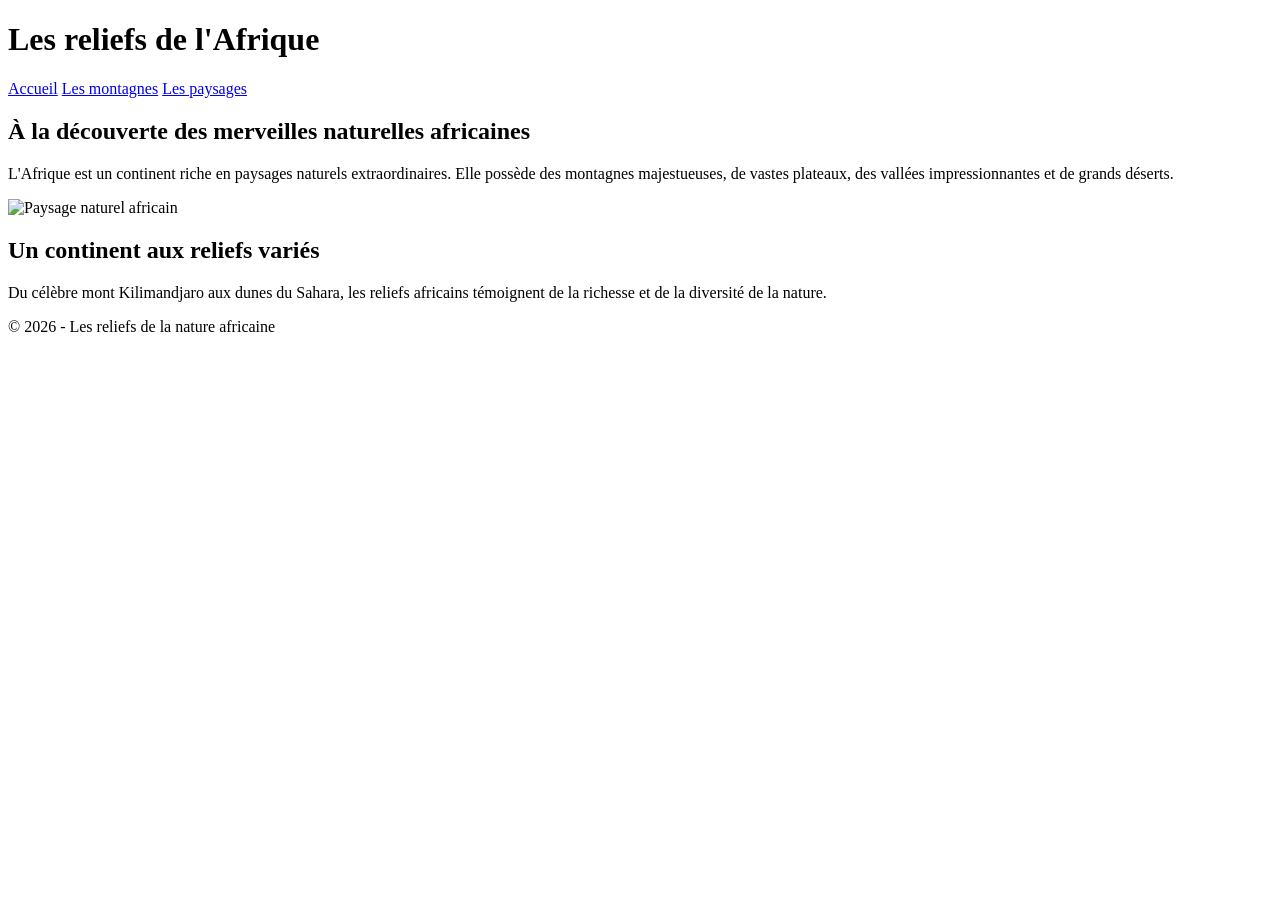
==== index.html @ 9a234ce8 "Create index.html" ====
<!DOCTYPE html>
<html lang="fr">
<head>
    <meta charset="UTF-8">
    <meta name="viewport" content="width=device-width, initial-scale=1.0">
    <title>Les reliefs de l'Afrique</title>
    <link rel="stylesheet" href="style.css">
</head>

<body>

    <header>
        <h1>Les reliefs de l'Afrique</h1>
        <nav>
            <a href="index.html">Accueil</a>
            <a href="montagnes.html">Les montagnes</a>
            <a href="paysages.html">Les paysages</a>
        </nav>
    </header>

    <main>
        <section class="accueil">
            <h2>À la découverte des merveilles naturelles africaines</h2>

            <p>
                L'Afrique est un continent riche en paysages
                naturels extraordinaires. Elle possède des
                montagnes majestueuses, de vastes plateaux,
                des vallées impressionnantes et de grands déserts.
            </p>

            <img
                src="https://images.unsplash.com/photo-1516026672322-bc52d61a55d5?w=1200"
                alt="Paysage naturel africain"
            >

            <h2>Un continent aux reliefs variés</h2>

            <p>
                Du célèbre mont Kilimandjaro aux dunes du Sahara,
                les reliefs africains témoignent de la richesse
                et de la diversité de la nature.
            </p>
        </section>
    </main>

    <footer>
        <p>© 2026 - Les reliefs de la nature africaine</p>
    </footer>

</body>
</html>
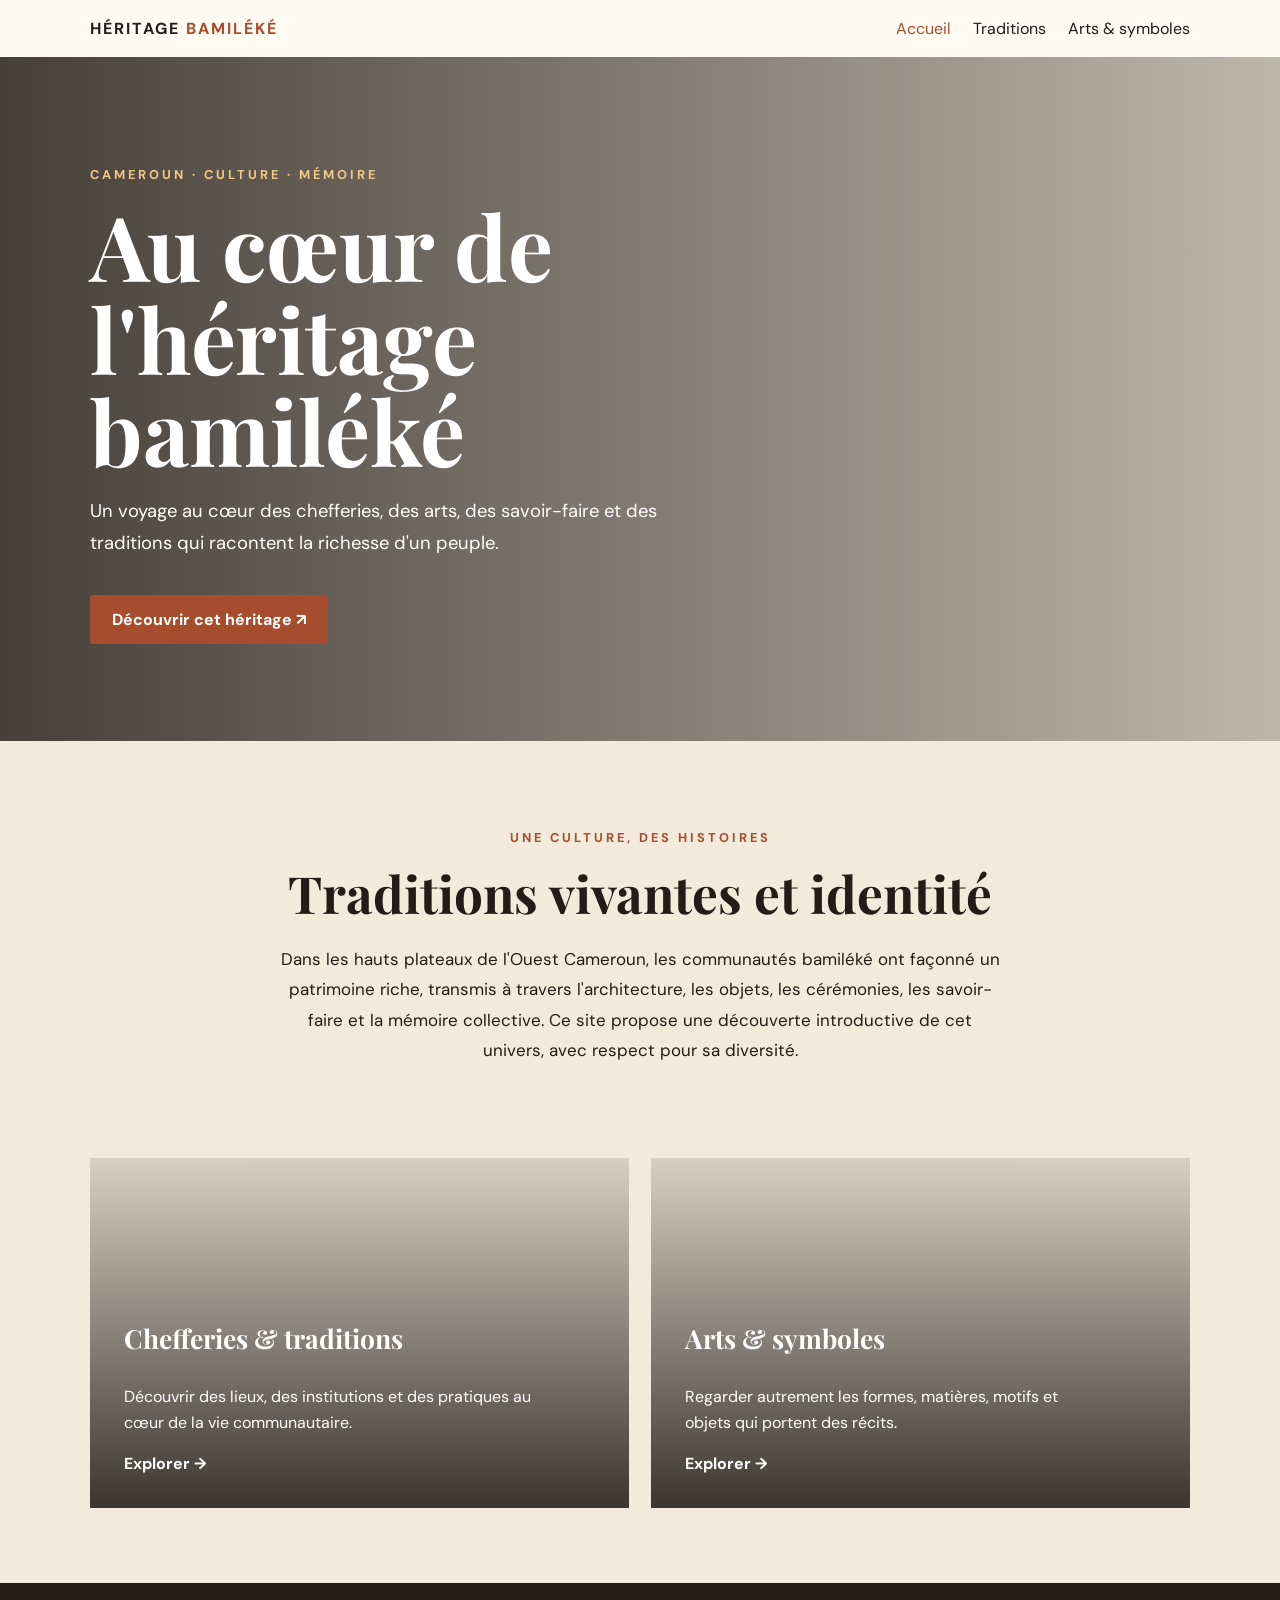
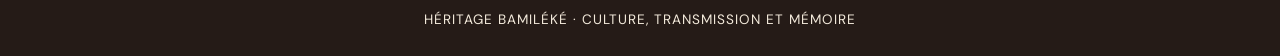
==== commit 09b84cf2: "Add files via upload" ====
--- a/index.html
+++ b/index.html
@@ -1,53 +1 @@
-
-<!DOCTYPE html>
-<html lang="fr">
-<head>
-    <meta charset="UTF-8">
-    <meta name="viewport" content="width=device-width, initial-scale=1.0">
-    <title>Les reliefs de l'Afrique</title>
-    <link rel="stylesheet" href="style.css">
-</head>
-
-<body>
-
-    <header>
-        <h1>Les reliefs de l'Afrique</h1>
-        <nav>
-            <a href="index.html">Accueil</a>
-            <a href="montagnes.html">Les montagnes</a>
-            <a href="paysages.html">Les paysages</a>
-        </nav>
-    </header>
-
-    <main>
-        <section class="accueil">
-            <h2>À la découverte des merveilles naturelles africaines</h2>
-
-            <p>
-                L'Afrique est un continent riche en paysages
-                naturels extraordinaires. Elle possède des
-                montagnes majestueuses, de vastes plateaux,
-                des vallées impressionnantes et de grands déserts.
-            </p>
-
-            <img
-                src="https://images.unsplash.com/photo-1516026672322-bc52d61a55d5?w=1200"
-                alt="Paysage naturel africain"
-            >
-
-            <h2>Un continent aux reliefs variés</h2>
-
-            <p>
-                Du célèbre mont Kilimandjaro aux dunes du Sahara,
-                les reliefs africains témoignent de la richesse
-                et de la diversité de la nature.
-            </p>
-        </section>
-    </main>
-
-    <footer>
-        <p>© 2026 - Les reliefs de la nature africaine</p>
-    </footer>
-
-</body>
-</html>
+<!DOCTYPE html><html lang="fr"><head><meta charset="UTF-8"><meta name="viewport" content="width=device-width,initial-scale=1"><title>Héritage Bamiléké | Accueil</title><link rel="stylesheet" href="style.css"></head><body><header><a class="logo" href="index.html">HÉRITAGE <span>BAMILÉKÉ</span></a><nav><a class="active" href="index.html">Accueil</a><a href="traditions.html">Traditions</a><a href="arts.html">Arts & symboles</a></nav></header><main><section class="hero home"><div class="shade"></div><div class="hero-content"><p class="eyebrow">CAMEROUN · CULTURE · MÉMOIRE</p><h1>Au cœur de<br>l'héritage bamiléké</h1><p class="lead">Un voyage au cœur des chefferies, des arts, des savoir-faire et des traditions qui racontent la richesse d'un peuple.</p><a class="btn" href="traditions.html">Découvrir cet héritage ↗</a></div></section><section class="intro"><p class="eyebrow">UNE CULTURE, DES HISTOIRES</p><h2>Traditions vivantes et identité</h2><p>Dans les hauts plateaux de l'Ouest Cameroun, les communautés bamiléké ont façonné un patrimoine riche, transmis à travers l'architecture, les objets, les cérémonies, les savoir-faire et la mémoire collective. Ce site propose une découverte introductive de cet univers, avec respect pour sa diversité.</p></section><section class="tiles"><a class="tile tile1" href="traditions.html"><h3>Chefferies & traditions</h3><p>Découvrir des lieux, des institutions et des pratiques au cœur de la vie communautaire.</p><strong>Explorer →</strong></a><a class="tile tile2" href="arts.html"><h3>Arts & symboles</h3><p>Regarder autrement les formes, matières, motifs et objets qui portent des récits.</p><strong>Explorer →</strong></a></section></main><footer>HÉRITAGE BAMILÉKÉ · CULTURE, TRANSMISSION ET MÉMOIRE</footer></body></html>
--- a/style.css
+++ b/style.css
@@ -0,0 +1,2 @@
+@import url('https://fonts.googleapis.com/css2?family=DM+Sans:wght@400;500;700&family=Playfair+Display:wght@500;600;700&display=swap');
+:root{--sand:#f3eadb;--ink:#251b17;--rust:#a64d2d;--gold:#c49a53;--forest:#344336;--cream:#fffaf2}*{box-sizing:border-box}body{margin:0;background:var(--sand);color:var(--ink);font-family:'DM Sans',sans-serif}header{padding:18px 7%;display:flex;justify-content:space-between;align-items:center;gap:20px;background:var(--cream)}.logo{font-weight:700;letter-spacing:2px;color:var(--ink);text-decoration:none}.logo span{color:var(--rust)}nav{display:flex;gap:22px;flex-wrap:wrap}nav a{color:var(--ink);text-decoration:none}nav a:hover,nav .active{color:var(--rust)}.hero{min-height:76vh;position:relative;display:flex;align-items:center;padding:7%;background-size:cover;background-position:center;color:white}.home{background-image:url('https://images.unsplash.com/photo-1516026672322-bc52d61a55d5?auto=format&fit=crop&w=2000&q=85')}.traditions{background-image:url('https://images.unsplash.com/photo-1590736969955-71cc94901144?auto=format&fit=crop&w=2000&q=85')}.arts{background-image:url('https://images.unsplash.com/photo-1531058020387-3be344556be6?auto=format&fit=crop&w=2000&q=85')}.shade{position:absolute;inset:0;background:linear-gradient(90deg,rgba(22,16,12,.78),rgba(22,16,12,.24))}.hero-content{position:relative;max-width:760px}.eyebrow{font-size:.8rem;font-weight:700;letter-spacing:3px;color:var(--rust)}.hero .eyebrow{color:#f0c986}h1,h2,h3{font-family:'Playfair Display',serif}h1{font-size:clamp(2.8rem,7vw,6rem);line-height:1.03;margin:16px 0}h2{font-size:clamp(2rem,4vw,3.2rem);margin:12px 0}h3{font-size:1.65rem;margin:12px 0}.lead{font-size:1.15rem;line-height:1.75;max-width:620px}.btn{display:inline-block;background:var(--rust);color:white;padding:14px 22px;border-radius:3px;margin-top:18px;text-decoration:none;font-weight:700}.intro{max-width:900px;margin:auto;padding:75px 7%;text-align:center}.intro p:not(.eyebrow){font-size:1.06rem;line-height:1.8}.tiles{display:grid;grid-template-columns:1fr 1fr;gap:22px;padding:0 7% 75px}.tile{min-height:350px;background-size:cover;background-position:center;position:relative;isolation:isolate;padding:34px;display:flex;flex-direction:column;justify-content:flex-end;color:white;text-decoration:none}.tile:before{content:'';position:absolute;inset:0;background:linear-gradient(0deg,rgba(20,14,10,.82),rgba(20,14,10,.12));z-index:-1}.tile1{background-image:url('https://images.unsplash.com/photo-1564399579883-451a5d44ec08?auto=format&fit=crop&w=1200&q=85')}.tile2{background-image:url('https://images.unsplash.com/photo-1579783902614-a3fb3927b6a5?auto=format&fit=crop&w=1200&q=85')}.tile p{max-width:420px;line-height:1.65}.cards{display:grid;grid-template-columns:repeat(3,1fr);gap:24px;padding:0 7% 80px}.cards article{background:var(--cream);padding:18px}.cards img{width:100%;height:260px;object-fit:cover}.cards p,.feature p{line-height:1.75}.feature{display:grid;grid-template-columns:1fr 1fr;gap:40px;align-items:center;padding:0 7% 80px}.feature img{width:100%;max-height:540px;object-fit:cover}.note{border-left:4px solid var(--gold);padding:12px 20px;margin:25px 0;line-height:1.7;background:#eadcc6}footer{text-align:center;padding:28px;background:var(--ink);color:var(--sand);font-size:.85rem;letter-spacing:1px}@media(max-width:760px){header{flex-direction:column}nav{justify-content:center;gap:14px}.hero{min-height:65vh}.tiles,.cards,.feature{grid-template-columns:1fr}.intro{padding:55px 7%}.cards img{height:240px}.feature{padding-bottom:50px}}
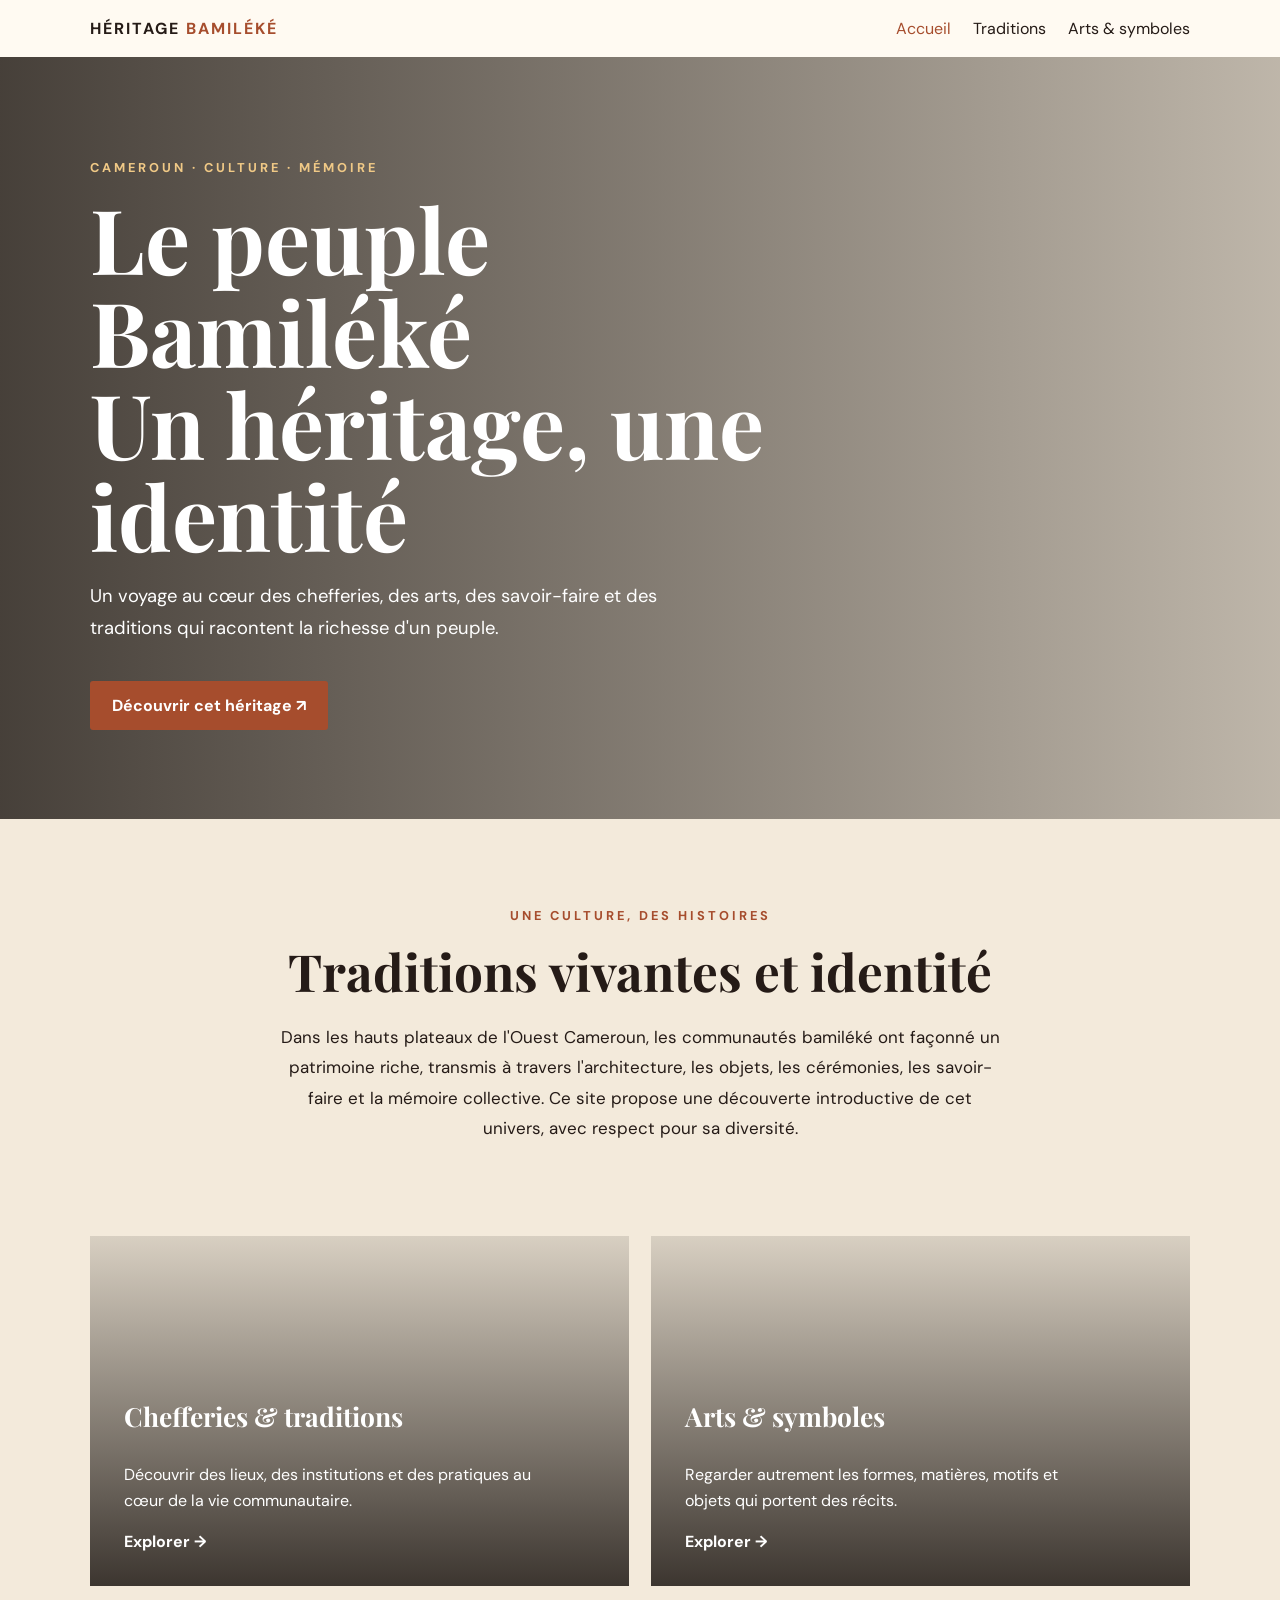
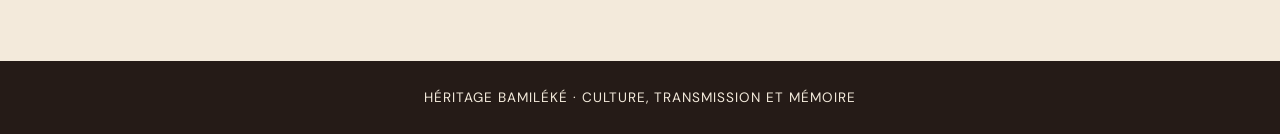
==== commit 62a30c40: "Update index.html" ====
--- a/index.html
+++ b/index.html
@@ -1 +1 @@
-<!DOCTYPE html><html lang="fr"><head><meta charset="UTF-8"><meta name="viewport" content="width=device-width,initial-scale=1"><title>Héritage Bamiléké | Accueil</title><link rel="stylesheet" href="style.css"></head><body><header><a class="logo" href="index.html">HÉRITAGE <span>BAMILÉKÉ</span></a><nav><a class="active" href="index.html">Accueil</a><a href="traditions.html">Traditions</a><a href="arts.html">Arts & symboles</a></nav></header><main><section class="hero home"><div class="shade"></div><div class="hero-content"><p class="eyebrow">CAMEROUN · CULTURE · MÉMOIRE</p><h1>Au cœur de<br>l'héritage bamiléké</h1><p class="lead">Un voyage au cœur des chefferies, des arts, des savoir-faire et des traditions qui racontent la richesse d'un peuple.</p><a class="btn" href="traditions.html">Découvrir cet héritage ↗</a></div></section><section class="intro"><p class="eyebrow">UNE CULTURE, DES HISTOIRES</p><h2>Traditions vivantes et identité</h2><p>Dans les hauts plateaux de l'Ouest Cameroun, les communautés bamiléké ont façonné un patrimoine riche, transmis à travers l'architecture, les objets, les cérémonies, les savoir-faire et la mémoire collective. Ce site propose une découverte introductive de cet univers, avec respect pour sa diversité.</p></section><section class="tiles"><a class="tile tile1" href="traditions.html"><h3>Chefferies & traditions</h3><p>Découvrir des lieux, des institutions et des pratiques au cœur de la vie communautaire.</p><strong>Explorer →</strong></a><a class="tile tile2" href="arts.html"><h3>Arts & symboles</h3><p>Regarder autrement les formes, matières, motifs et objets qui portent des récits.</p><strong>Explorer →</strong></a></section></main><footer>HÉRITAGE BAMILÉKÉ · CULTURE, TRANSMISSION ET MÉMOIRE</footer></body></html>
+<!DOCTYPE html><html lang="fr"><head><meta charset="UTF-8"><meta name="viewport" content="width=device-width,initial-scale=1"><title>Héritage Bamiléké | Accueil</title><link rel="stylesheet" href="style.css"></head><body><header><a class="logo" href="index.html">HÉRITAGE <span>BAMILÉKÉ</span></a><nav><a class="active" href="index.html">Accueil</a><a href="traditions.html">Traditions</a><a href="arts.html">Arts & symboles</a></nav></header><main><section class="hero home"><div class="shade"></div><div class="hero-content"><p class="eyebrow">CAMEROUN · CULTURE · MÉMOIRE</p><h1>Le peuple Bamiléké<br>Un héritage, une identité</h1><p class="lead">Un voyage au cœur des chefferies, des arts, des savoir-faire et des traditions qui racontent la richesse d'un peuple.</p><a class="btn" href="traditions.html">Découvrir cet héritage ↗</a></div></section><section class="intro"><p class="eyebrow">UNE CULTURE, DES HISTOIRES</p><h2>Traditions vivantes et identité</h2><p>Dans les hauts plateaux de l'Ouest Cameroun, les communautés bamiléké ont façonné un patrimoine riche, transmis à travers l'architecture, les objets, les cérémonies, les savoir-faire et la mémoire collective. Ce site propose une découverte introductive de cet univers, avec respect pour sa diversité.</p></section><section class="tiles"><a class="tile tile1" href="traditions.html"><h3>Chefferies & traditions</h3><p>Découvrir des lieux, des institutions et des pratiques au cœur de la vie communautaire.</p><strong>Explorer →</strong></a><a class="tile tile2" href="arts.html"><h3>Arts & symboles</h3><p>Regarder autrement les formes, matières, motifs et objets qui portent des récits.</p><strong>Explorer →</strong></a></section></main><footer>HÉRITAGE BAMILÉKÉ · CULTURE, TRANSMISSION ET MÉMOIRE</footer></body></html>
